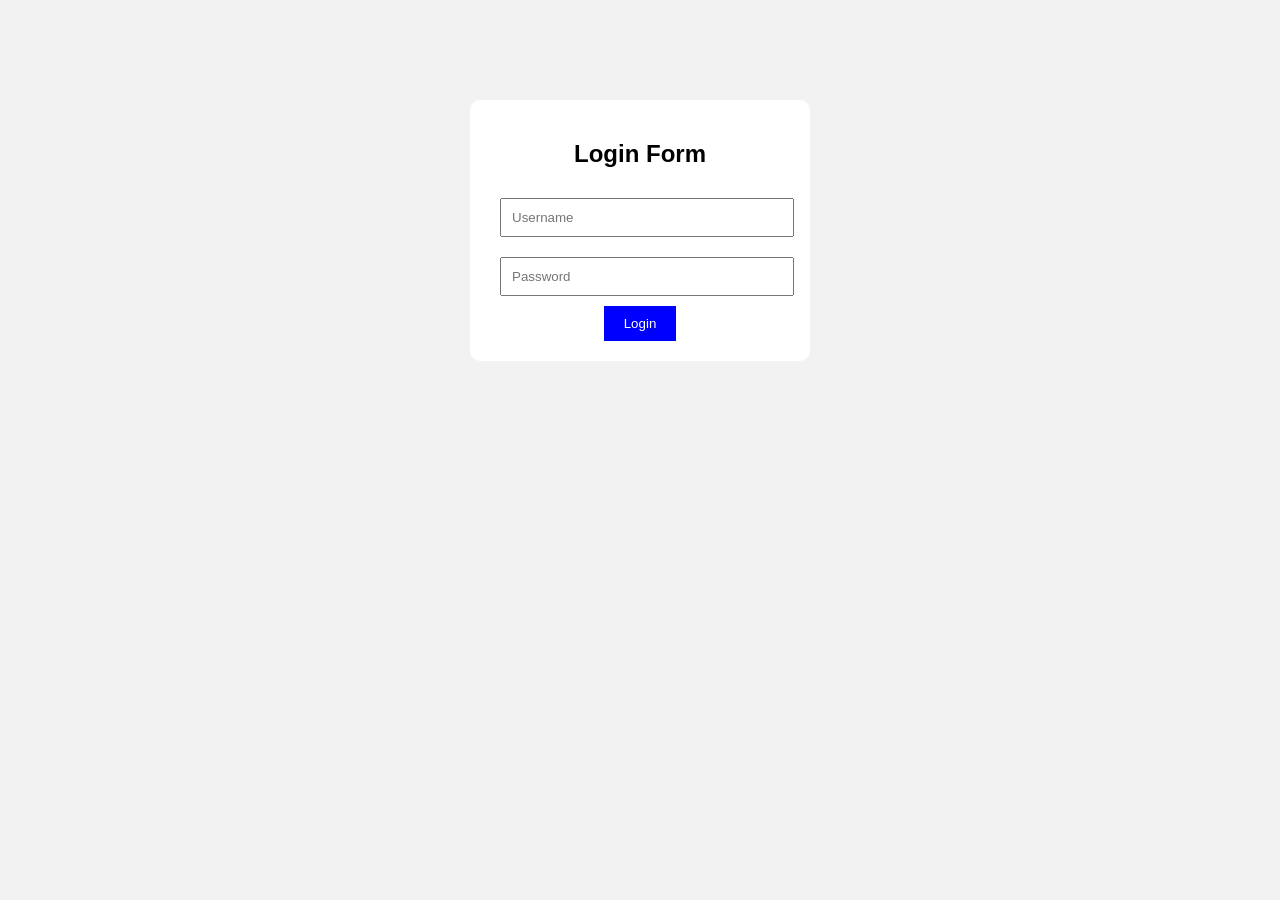
==== index.html @ e47012d8 "Created login form" ====
<!DOCTYPE html>
<html>
<head>
    <title>Login Form</title>
    <link rel="stylesheet" href="style.css">
</head>
<body>

<div class="login-box">
    <h2>Login Form</h2>

    <form>
        <input type="text" placeholder="Username" required>
        <input type="password" placeholder="Password" required>

        <button type="submit">Login</button>
    </form>
</div>

</body>
</html>
---- style.css ----
body{
    background:#f2f2f2;
    font-family:Arial;
}

.login-box{
    width:300px;
    margin:100px auto;
    background:white;
    padding:20px;
    border-radius:10px;
    text-align:center;
}

input{
    width:90%;
    padding:10px;
    margin:10px;
}

button{
    padding:10px 20px;
    background:blue;
    color:white;
    border:none;
}
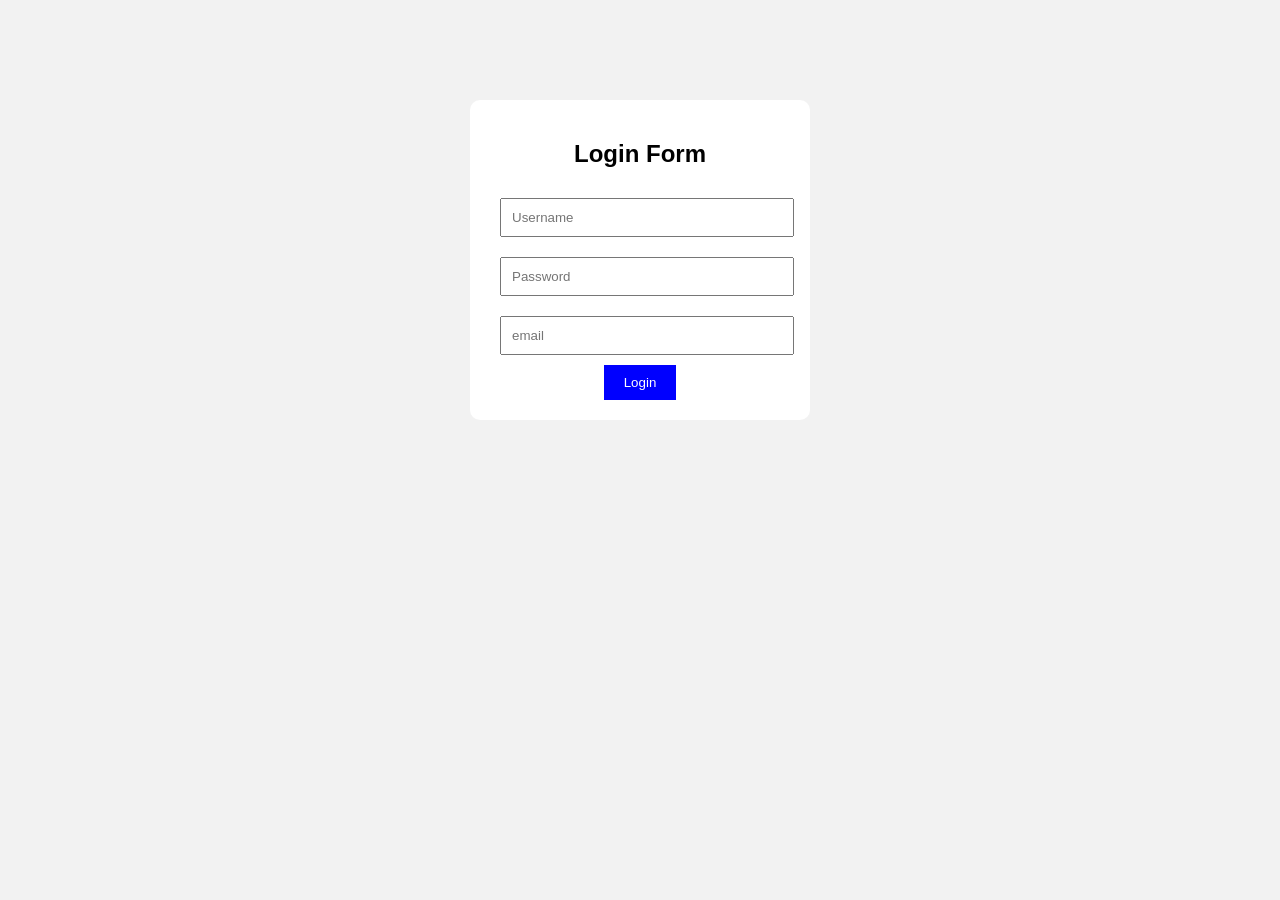
==== commit 15e56066: "Update index.html" ====
--- a/index.html
+++ b/index.html
@@ -1,7 +1,7 @@
 <!DOCTYPE html>
 <html>
 <head>
-    <title>Login Form</title>
+    <title>Login </title>
     <link rel="stylesheet" href="style.css">
 </head>
 <body>
@@ -12,10 +12,12 @@
     <form>
         <input type="text" placeholder="Username" required>
         <input type="password" placeholder="Password" required>
+         <input type="email" placeholder="email" required>
+        
 
         <button type="submit">Login</button>
     </form>
 </div>
 
 </body>
-</html>+</html>
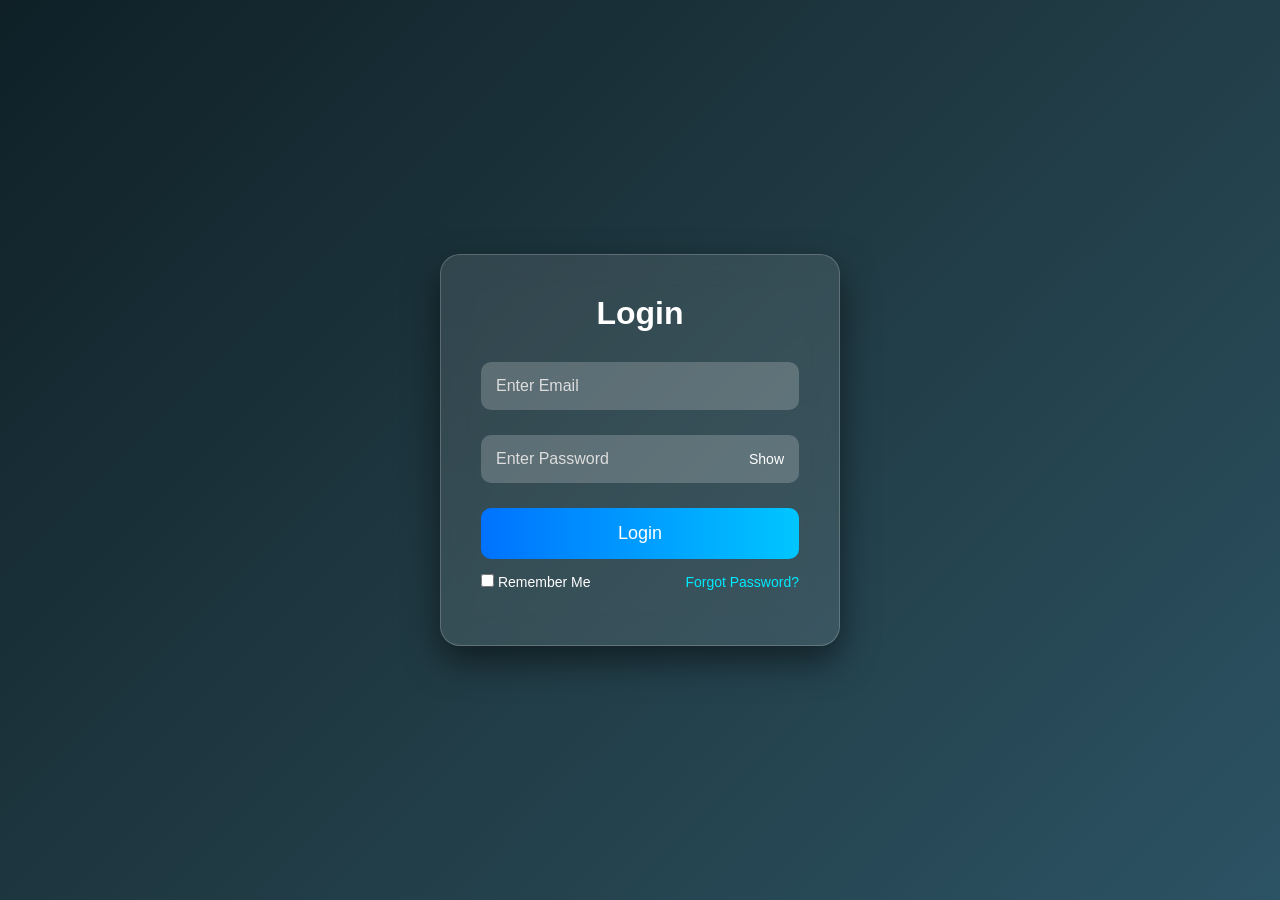
==== commit 84e214ea: "Update index.html" ====
--- a/index.html
+++ b/index.html
@@ -1,23 +1,246 @@
 <!DOCTYPE html>
-<html>
+<html lang="en">
 <head>
-    <title>Login </title>
-    <link rel="stylesheet" href="style.css">
+<meta charset="UTF-8">
+<meta name="viewport" content="width=device-width, initial-scale=1.0">
+<title>Modern Login Form</title>
+
+<style>
+*{
+    margin:0;
+    padding:0;
+    box-sizing:border-box;
+    font-family:Arial, Helvetica, sans-serif;
+}
+
+body{
+    display:flex;
+    justify-content:center;
+    align-items:center;
+    min-height:100vh;
+    background:linear-gradient(135deg,#0f2027,#203a43,#2c5364);
+}
+
+.container{
+    width:400px;
+    background:rgba(255,255,255,0.1);
+    backdrop-filter:blur(15px);
+    border:1px solid rgba(255,255,255,.2);
+    padding:40px;
+    border-radius:20px;
+    box-shadow:0 15px 35px rgba(0,0,0,.5);
+}
+
+.container h1{
+    color:white;
+    text-align:center;
+    margin-bottom:30px;
+}
+
+.input-box{
+    position:relative;
+    margin-bottom:25px;
+}
+
+.input-box input{
+    width:100%;
+    padding:15px;
+    border:none;
+    outline:none;
+    border-radius:10px;
+    font-size:16px;
+    background:rgba(255,255,255,.2);
+    color:white;
+}
+
+.input-box input::placeholder{
+    color:#ddd;
+}
+
+.toggle{
+    position:absolute;
+    right:15px;
+    top:50%;
+    transform:translateY(-50%);
+    cursor:pointer;
+    color:white;
+    font-size:14px;
+}
+
+button{
+    width:100%;
+    padding:15px;
+    border:none;
+    border-radius:10px;
+    background:#00c6ff;
+    background:linear-gradient(to right,#0072ff,#00c6ff);
+    color:white;
+    font-size:18px;
+    cursor:pointer;
+    transition:.3s;
+}
+
+button:hover{
+    transform:scale(1.03);
+}
+
+.options{
+    display:flex;
+    justify-content:space-between;
+    margin-top:15px;
+    color:white;
+    font-size:14px;
+}
+
+.options a{
+    color:#00eaff;
+    text-decoration:none;
+}
+
+.error{
+    color:#ff5c5c;
+    font-size:14px;
+    margin-bottom:10px;
+}
+
+.success{
+    color:#7CFC00;
+    font-size:16px;
+    text-align:center;
+    margin-top:15px;
+}
+</style>
+
 </head>
 <body>
 
-<div class="login-box">
-    <h2>Login Form</h2>
-
-    <form>
-        <input type="text" placeholder="Username" required>
-        <input type="password" placeholder="Password" required>
-         <input type="email" placeholder="email" required>
-        
-
-        <button type="submit">Login</button>
-    </form>
-</div>
+<div class="container">
+
+<h1>Login</h1>
+
+<form id="loginForm">
+
+<div class="error" id="error"></div>
+
+<div class="input-box">
+<input
+type="email"
+id="email"
+placeholder="Enter Email"
+required>
+</div>
+
+<div class="input-box">
+<input
+type="password"
+id="password"
+placeholder="Enter Password"
+required>
+
+<span class="toggle" onclick="togglePassword()">
+Show
+</span>
+
+</div>
+
+<button type="submit">
+Login
+</button>
+
+<div class="options">
+<label>
+<input type="checkbox">
+Remember Me
+</label>
+
+<a href="#">
+Forgot Password?
+</a>
+</div>
+
+<div class="success" id="success"></div>
+
+</form>
+
+</div>
+
+<script>
+
+const form=document.getElementById("loginForm");
+const error=document.getElementById("error");
+const success=document.getElementById("success");
+
+form.addEventListener("submit",function(e){
+
+e.preventDefault();
+
+error.innerHTML="";
+success.innerHTML="";
+
+const email=document.getElementById("email").value.trim();
+const password=document.getElementById("password").value;
+
+const emailPattern=/^[^\s@]+@[^\s@]+\.[^\s@]+$/;
+
+if(email==""){
+error.innerHTML="Please enter your email.";
+return;
+}
+
+if(!emailPattern.test(email)){
+error.innerHTML="Please enter a valid email address.";
+return;
+}
+
+if(password==""){
+error.innerHTML="Please enter your password.";
+return;
+}
+
+if(password.length<8){
+error.innerHTML="Password must contain at least 8 characters.";
+return;
+}
+
+/* Example credentials */
+
+const savedEmail="admin@gmail.com";
+const savedPassword="Admin123";
+
+if(email===savedEmail && password===savedPassword){
+
+success.innerHTML="Login Successful!";
+
+setTimeout(function(){
+window.location.href="home.html";
+},1500);
+
+}
+else{
+
+error.innerHTML="Invalid email or password.";
+
+}
+
+});
+
+function togglePassword(){
+
+const password=document.getElementById("password");
+const toggle=document.querySelector(".toggle");
+
+if(password.type==="password"){
+password.type="text";
+toggle.innerHTML="Hide";
+}
+else{
+password.type="password";
+toggle.innerHTML="Show";
+}
+
+}
+
+</script>
 
 </body>
 </html>
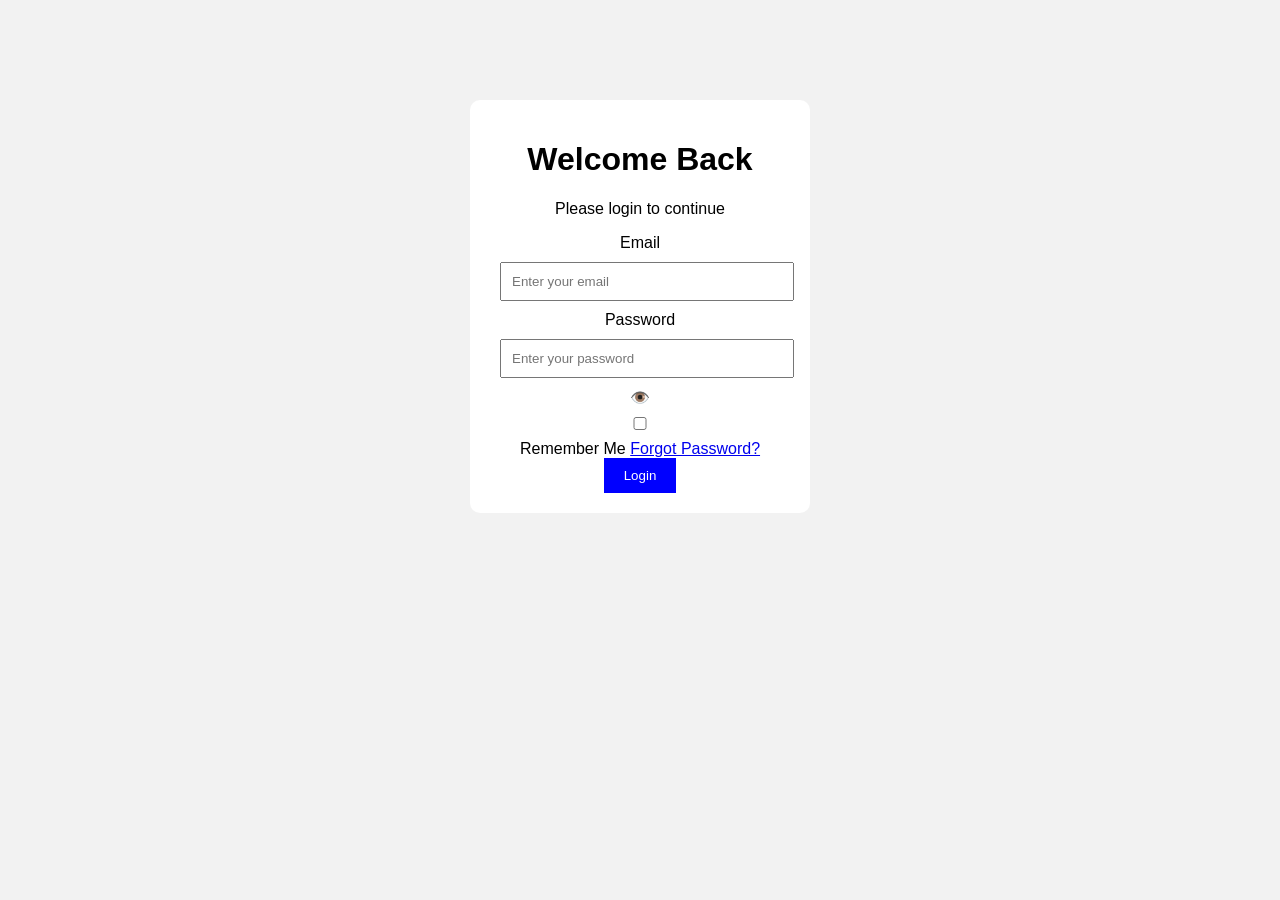
==== commit 76e4c03b: "Update index.html" ====
--- a/index.html
+++ b/index.html
@@ -1,241 +1,140 @@
 <!DOCTYPE html>
 <html lang="en">
 <head>
-<meta charset="UTF-8">
-<meta name="viewport" content="width=device-width, initial-scale=1.0">
-<title>Modern Login Form</title>
+    <meta charset="UTF-8">
+    <meta name="viewport" content="width=device-width, initial-scale=1.0">
+    <title>Modern Login Form</title>
 
-<style>
-*{
-    margin:0;
-    padding:0;
-    box-sizing:border-box;
-    font-family:Arial, Helvetica, sans-serif;
-}
-
-body{
-    display:flex;
-    justify-content:center;
-    align-items:center;
-    min-height:100vh;
-    background:linear-gradient(135deg,#0f2027,#203a43,#2c5364);
-}
-
-.container{
-    width:400px;
-    background:rgba(255,255,255,0.1);
-    backdrop-filter:blur(15px);
-    border:1px solid rgba(255,255,255,.2);
-    padding:40px;
-    border-radius:20px;
-    box-shadow:0 15px 35px rgba(0,0,0,.5);
-}
-
-.container h1{
-    color:white;
-    text-align:center;
-    margin-bottom:30px;
-}
-
-.input-box{
-    position:relative;
-    margin-bottom:25px;
-}
-
-.input-box input{
-    width:100%;
-    padding:15px;
-    border:none;
-    outline:none;
-    border-radius:10px;
-    font-size:16px;
-    background:rgba(255,255,255,.2);
-    color:white;
-}
-
-.input-box input::placeholder{
-    color:#ddd;
-}
-
-.toggle{
-    position:absolute;
-    right:15px;
-    top:50%;
-    transform:translateY(-50%);
-    cursor:pointer;
-    color:white;
-    font-size:14px;
-}
-
-button{
-    width:100%;
-    padding:15px;
-    border:none;
-    border-radius:10px;
-    background:#00c6ff;
-    background:linear-gradient(to right,#0072ff,#00c6ff);
-    color:white;
-    font-size:18px;
-    cursor:pointer;
-    transition:.3s;
-}
-
-button:hover{
-    transform:scale(1.03);
-}
-
-.options{
-    display:flex;
-    justify-content:space-between;
-    margin-top:15px;
-    color:white;
-    font-size:14px;
-}
-
-.options a{
-    color:#00eaff;
-    text-decoration:none;
-}
-
-.error{
-    color:#ff5c5c;
-    font-size:14px;
-    margin-bottom:10px;
-}
-
-.success{
-    color:#7CFC00;
-    font-size:16px;
-    text-align:center;
-    margin-top:15px;
-}
-</style>
-
+    <!-- Link CSS -->
+    <link rel="stylesheet" href="style.css">
 </head>
 <body>
 
-<div class="container">
+<div class="login-container">
 
-<h1>Login</h1>
+    <div class="login-box">
 
-<form id="loginForm">
+        <h1>Welcome Back</h1>
+        <p>Please login to continue</p>
 
-<div class="error" id="error"></div>
+        <form id="loginForm">
 
-<div class="input-box">
-<input
-type="email"
-id="email"
-placeholder="Enter Email"
-required>
-</div>
+            <div class="input-group">
+                <label>Email</label>
+                <input type="email" id="email" placeholder="Enter your email">
+            </div>
 
-<div class="input-box">
-<input
-type="password"
-id="password"
-placeholder="Enter Password"
-required>
+            <div class="input-group">
+                <label>Password</label>
 
-<span class="toggle" onclick="togglePassword()">
-Show
-</span>
+                <div class="password-box">
+                    <input type="password" id="password" placeholder="Enter your password">
+                    <span id="togglePassword">👁️</span>
+                </div>
 
-</div>
+            </div>
 
-<button type="submit">
-Login
-</button>
+            <div class="options">
+                <label>
+                    <input type="checkbox">
+                    Remember Me
+                </label>
 
-<div class="options">
-<label>
-<input type="checkbox">
-Remember Me
-</label>
+                <a href="#">Forgot Password?</a>
+            </div>
 
-<a href="#">
-Forgot Password?
-</a>
-</div>
+            <button type="submit">
+                Login
+            </button>
 
-<div class="success" id="success"></div>
+            <div id="message"></div>
 
-</form>
+        </form>
+
+    </div>
 
 </div>
 
 <script>
 
 const form=document.getElementById("loginForm");
-const error=document.getElementById("error");
-const success=document.getElementById("success");
+const message=document.getElementById("message");
 
 form.addEventListener("submit",function(e){
 
 e.preventDefault();
 
-error.innerHTML="";
-success.innerHTML="";
-
 const email=document.getElementById("email").value.trim();
 const password=document.getElementById("password").value;
+
+message.innerHTML="";
+message.style.color="red";
 
 const emailPattern=/^[^\s@]+@[^\s@]+\.[^\s@]+$/;
 
 if(email==""){
-error.innerHTML="Please enter your email.";
+message.innerHTML="Please enter your email.";
 return;
 }
 
 if(!emailPattern.test(email)){
-error.innerHTML="Please enter a valid email address.";
+message.innerHTML="Enter a valid email address.";
 return;
 }
 
 if(password==""){
-error.innerHTML="Please enter your password.";
+message.innerHTML="Please enter your password.";
 return;
 }
 
 if(password.length<8){
-error.innerHTML="Password must contain at least 8 characters.";
+message.innerHTML="Password must be at least 8 characters.";
 return;
 }
 
-/* Example credentials */
+/* Demo Login */
 
-const savedEmail="admin@gmail.com";
-const savedPassword="Admin123";
+const userEmail="admin@gmail.com";
+const userPassword="Admin123";
 
-if(email===savedEmail && password===savedPassword){
+if(email===userEmail && password===userPassword){
 
-success.innerHTML="Login Successful!";
+message.style.color="lime";
+message.innerHTML="Login Successful!";
 
 setTimeout(function(){
+
 window.location.href="home.html";
+
 },1500);
 
 }
 else{
 
-error.innerHTML="Invalid email or password.";
+message.innerHTML="Incorrect email or password.";
 
 }
 
 });
 
-function togglePassword(){
 
-const password=document.getElementById("password");
-const toggle=document.querySelector(".toggle");
+const toggle=document.getElementById("togglePassword");
 
-if(password.type==="password"){
-password.type="text";
-toggle.innerHTML="Hide";
+toggle.onclick=function(){
+
+const pass=document.getElementById("password");
+
+if(pass.type==="password"){
+
+pass.type="text";
+toggle.innerHTML="🙈";
+
 }
 else{
-password.type="password";
-toggle.innerHTML="Show";
+
+pass.type="password";
+toggle.innerHTML="👁️";
+
 }
 
 }
--- a/style.css
+++ b/style.css
@@ -0,0 +1,26 @@
+body{
+    background:#f2f2f2;
+    font-family:Arial;
+}
+
+.login-box{
+    width:300px;
+    margin:100px auto;
+    background:white;
+    padding:20px;
+    border-radius:10px;
+    text-align:center;
+}
+
+input{
+    width:90%;
+    padding:10px;
+    margin:10px;
+}
+
+button{
+    padding:10px 20px;
+    background:blue;
+    color:white;
+    border:none;
+}
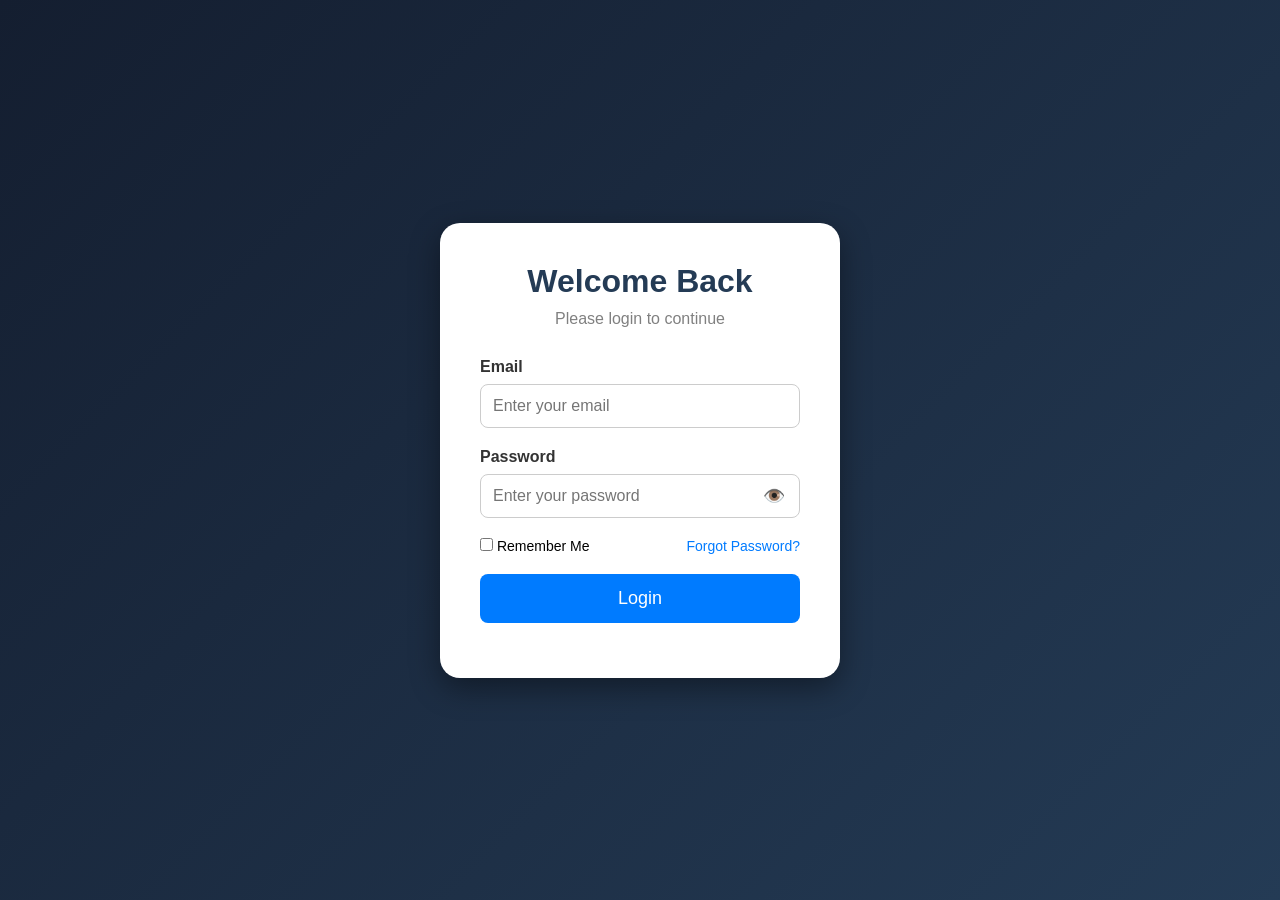
==== commit d8f01c11: "Update index.html" ====
--- a/index.html
+++ b/index.html
@@ -1,6 +1,6 @@
 <!DOCTYPE html>
 <html lang="en">
-<head>
+<head><link rel="stylesheet" href="style.css">
     <meta charset="UTF-8">
     <meta name="viewport" content="width=device-width, initial-scale=1.0">
     <title>Modern Login Form</title>
--- a/style.css
+++ b/style.css
@@ -1,26 +1,164 @@
+*{
+    margin:0;
+    padding:0;
+    box-sizing:border-box;
+    font-family:Arial,sans-serif;
+}
+
 body{
-    background:#f2f2f2;
-    font-family:Arial;
+
+    height:100vh;
+    display:flex;
+    justify-content:center;
+    align-items:center;
+    background:linear-gradient(135deg,#141E30,#243B55);
+
+}
+
+.login-container{
+
+    width:100%;
+    display:flex;
+    justify-content:center;
+    align-items:center;
+
 }
 
 .login-box{
-    width:300px;
-    margin:100px auto;
+
+    width:400px;
     background:white;
-    padding:20px;
-    border-radius:10px;
-    text-align:center;
+    padding:40px;
+    border-radius:20px;
+    box-shadow:0 10px 30px rgba(0,0,0,.4);
+
 }
 
-input{
-    width:90%;
-    padding:10px;
-    margin:10px;
+.login-box h1{
+
+    text-align:center;
+    color:#243B55;
+    margin-bottom:10px;
+
+}
+
+.login-box p{
+
+    text-align:center;
+    color:gray;
+    margin-bottom:30px;
+
+}
+
+.input-group{
+
+    margin-bottom:20px;
+
+}
+
+.input-group label{
+
+    display:block;
+    margin-bottom:8px;
+    font-weight:bold;
+    color:#333;
+
+}
+
+.input-group input{
+
+    width:100%;
+    padding:12px;
+    border:1px solid #ccc;
+    border-radius:8px;
+    font-size:16px;
+    transition:.3s;
+
+}
+
+.input-group input:focus{
+
+    border-color:#007BFF;
+    outline:none;
+    box-shadow:0 0 8px rgba(0,123,255,.3);
+
+}
+
+.password-box{
+
+    position:relative;
+
+}
+
+.password-box span{
+
+    position:absolute;
+    right:15px;
+    top:50%;
+    transform:translateY(-50%);
+    cursor:pointer;
+    font-size:18px;
+
+}
+
+.options{
+
+    display:flex;
+    justify-content:space-between;
+    margin-bottom:20px;
+    font-size:14px;
+
+}
+
+.options a{
+
+    text-decoration:none;
+    color:#007BFF;
+
+}
+
+.options a:hover{
+
+    text-decoration:underline;
+
 }
 
 button{
-    padding:10px 20px;
-    background:blue;
+
+    width:100%;
+    padding:14px;
+    border:none;
+    border-radius:8px;
+    background:#007BFF;
     color:white;
-    border:none;
-}+    font-size:18px;
+    cursor:pointer;
+    transition:.3s;
+
+}
+
+button:hover{
+
+    background:#0056b3;
+    transform:scale(1.02);
+
+}
+
+#message{
+
+    margin-top:15px;
+    text-align:center;
+    font-weight:bold;
+
+}
+
+@media(max-width:500px){
+
+.login-box{
+
+width:90%;
+padding:25px;
+
+}
+
+}
--- a/style.css
+++ b/style.css
@@ -1,26 +1,164 @@
+*{
+    margin:0;
+    padding:0;
+    box-sizing:border-box;
+    font-family:Arial,sans-serif;
+}
+
 body{
-    background:#f2f2f2;
-    font-family:Arial;
+
+    height:100vh;
+    display:flex;
+    justify-content:center;
+    align-items:center;
+    background:linear-gradient(135deg,#141E30,#243B55);
+
+}
+
+.login-container{
+
+    width:100%;
+    display:flex;
+    justify-content:center;
+    align-items:center;
+
 }
 
 .login-box{
-    width:300px;
-    margin:100px auto;
+
+    width:400px;
     background:white;
-    padding:20px;
-    border-radius:10px;
-    text-align:center;
+    padding:40px;
+    border-radius:20px;
+    box-shadow:0 10px 30px rgba(0,0,0,.4);
+
 }
 
-input{
-    width:90%;
-    padding:10px;
-    margin:10px;
+.login-box h1{
+
+    text-align:center;
+    color:#243B55;
+    margin-bottom:10px;
+
+}
+
+.login-box p{
+
+    text-align:center;
+    color:gray;
+    margin-bottom:30px;
+
+}
+
+.input-group{
+
+    margin-bottom:20px;
+
+}
+
+.input-group label{
+
+    display:block;
+    margin-bottom:8px;
+    font-weight:bold;
+    color:#333;
+
+}
+
+.input-group input{
+
+    width:100%;
+    padding:12px;
+    border:1px solid #ccc;
+    border-radius:8px;
+    font-size:16px;
+    transition:.3s;
+
+}
+
+.input-group input:focus{
+
+    border-color:#007BFF;
+    outline:none;
+    box-shadow:0 0 8px rgba(0,123,255,.3);
+
+}
+
+.password-box{
+
+    position:relative;
+
+}
+
+.password-box span{
+
+    position:absolute;
+    right:15px;
+    top:50%;
+    transform:translateY(-50%);
+    cursor:pointer;
+    font-size:18px;
+
+}
+
+.options{
+
+    display:flex;
+    justify-content:space-between;
+    margin-bottom:20px;
+    font-size:14px;
+
+}
+
+.options a{
+
+    text-decoration:none;
+    color:#007BFF;
+
+}
+
+.options a:hover{
+
+    text-decoration:underline;
+
 }
 
 button{
-    padding:10px 20px;
-    background:blue;
+
+    width:100%;
+    padding:14px;
+    border:none;
+    border-radius:8px;
+    background:#007BFF;
     color:white;
-    border:none;
-}+    font-size:18px;
+    cursor:pointer;
+    transition:.3s;
+
+}
+
+button:hover{
+
+    background:#0056b3;
+    transform:scale(1.02);
+
+}
+
+#message{
+
+    margin-top:15px;
+    text-align:center;
+    font-weight:bold;
+
+}
+
+@media(max-width:500px){
+
+.login-box{
+
+width:90%;
+padding:25px;
+
+}
+
+}
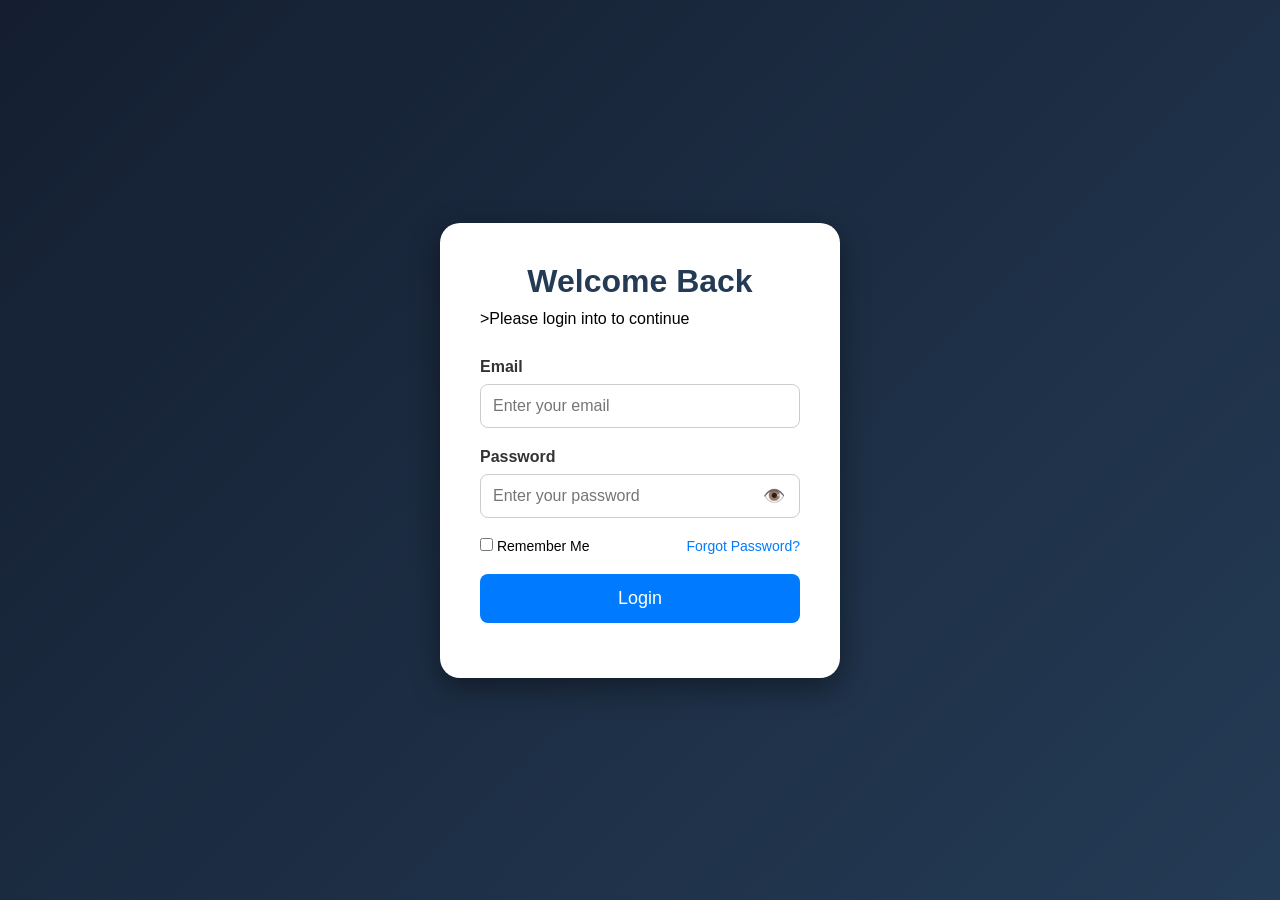
==== commit 18f84e44: "Update index.html" ====
--- a/index.html
+++ b/index.html
@@ -15,7 +15,7 @@
     <div class="login-box">
 
         <h1>Welcome Back</h1>
-        <p>Please login to continue</p>
+       >Please login into to continue</p> <p
 
         <form id="loginForm">
 
